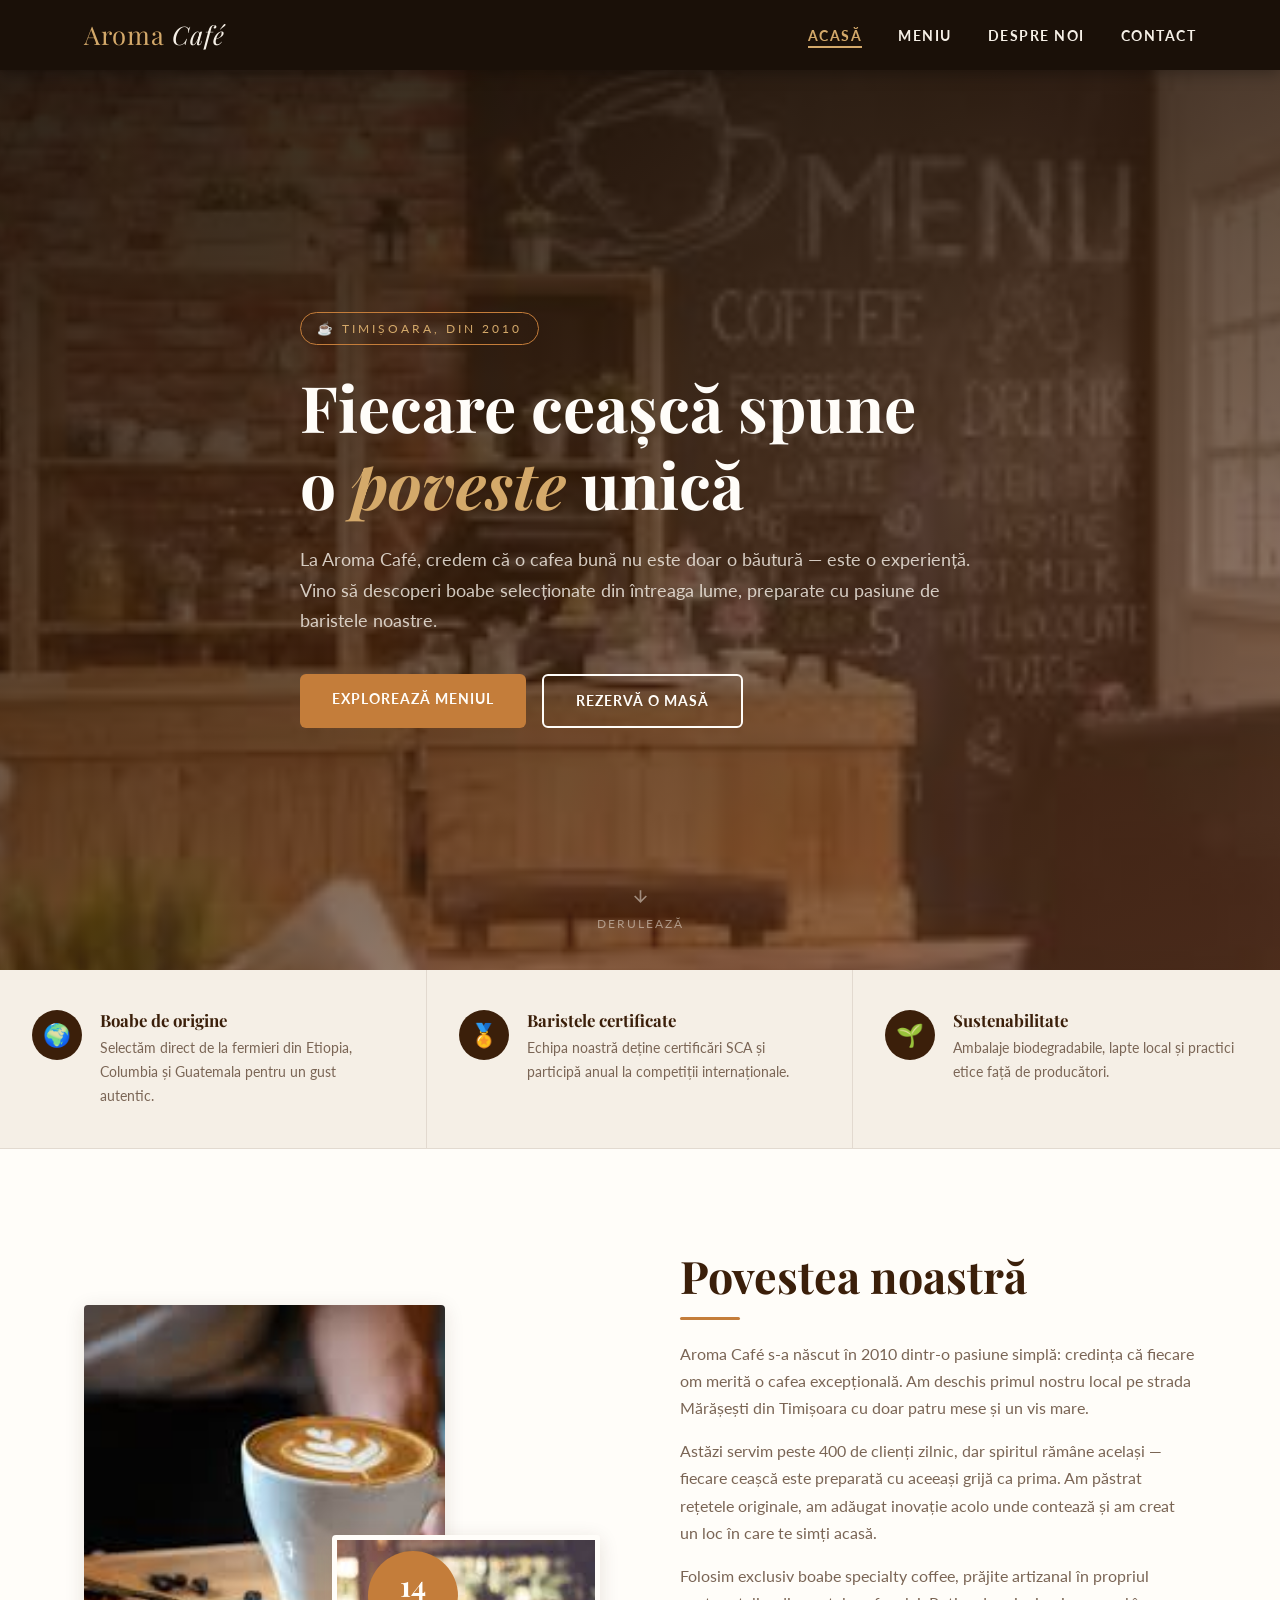
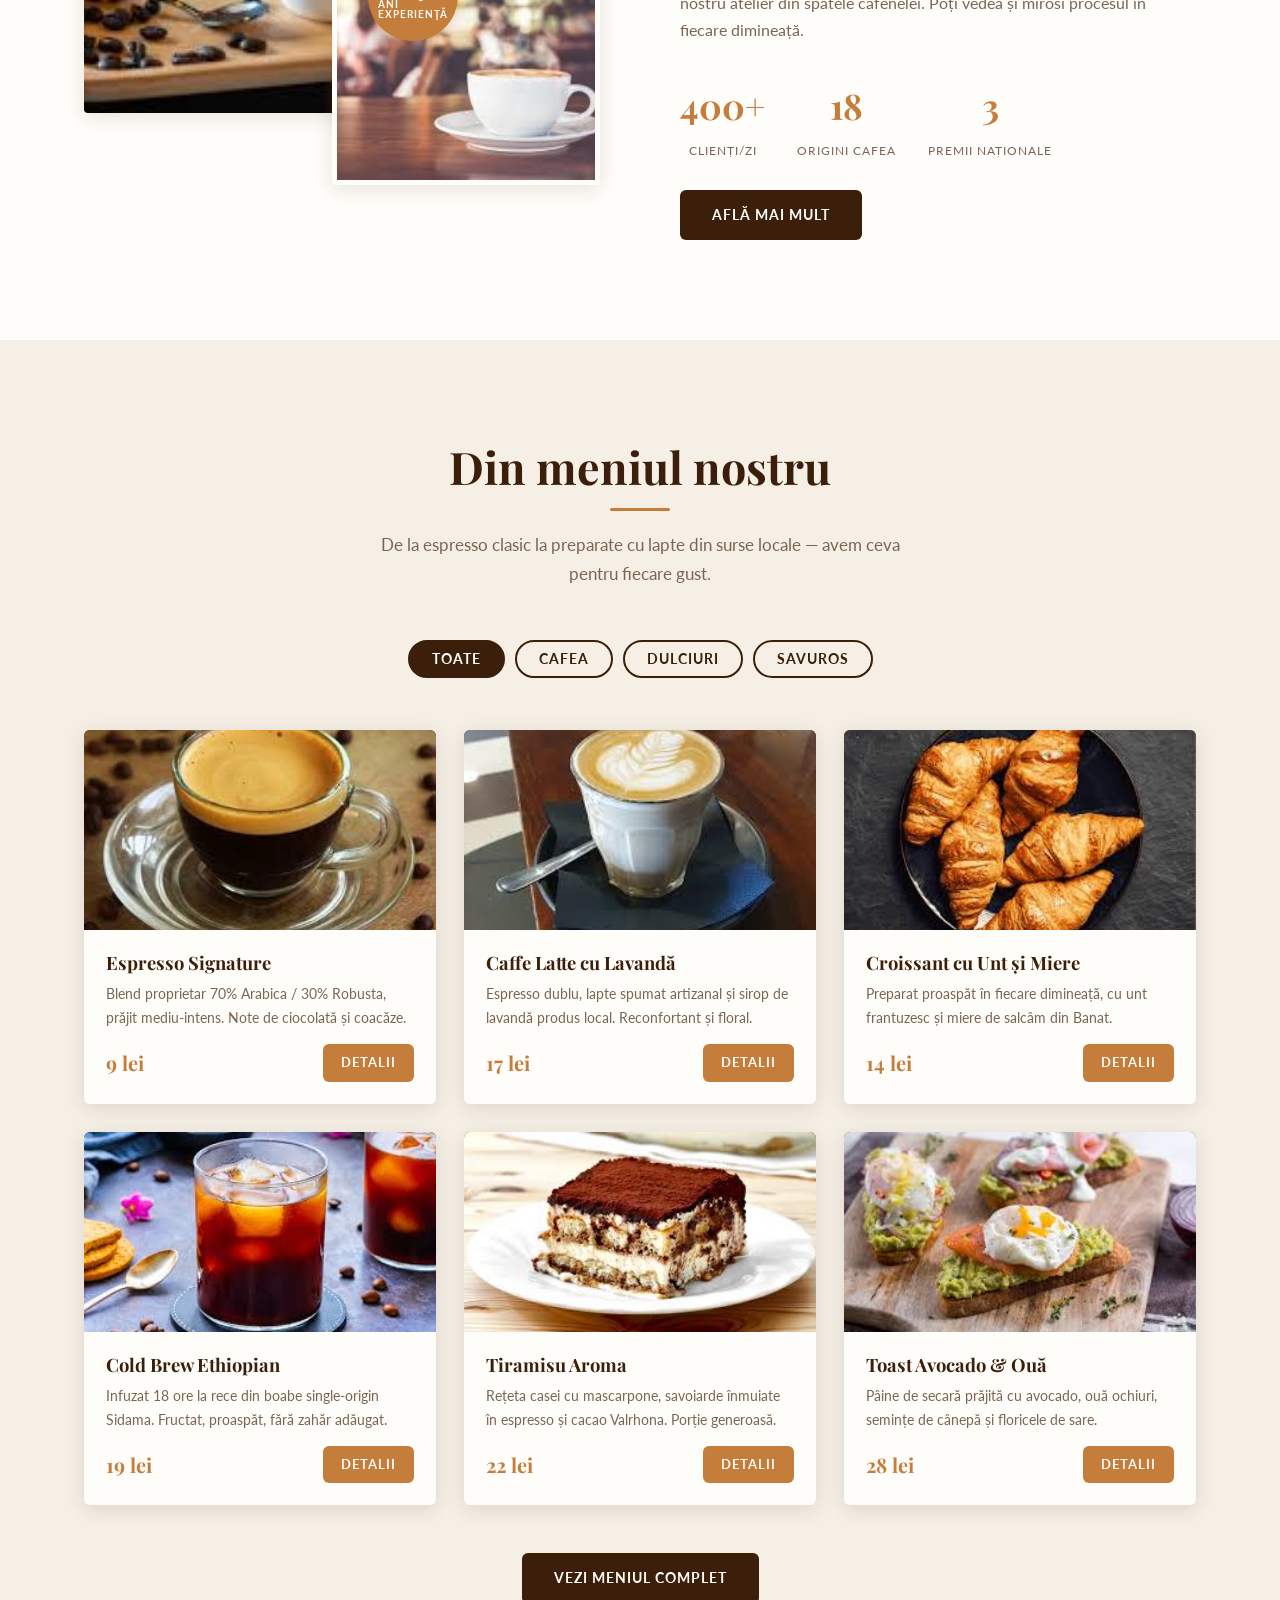
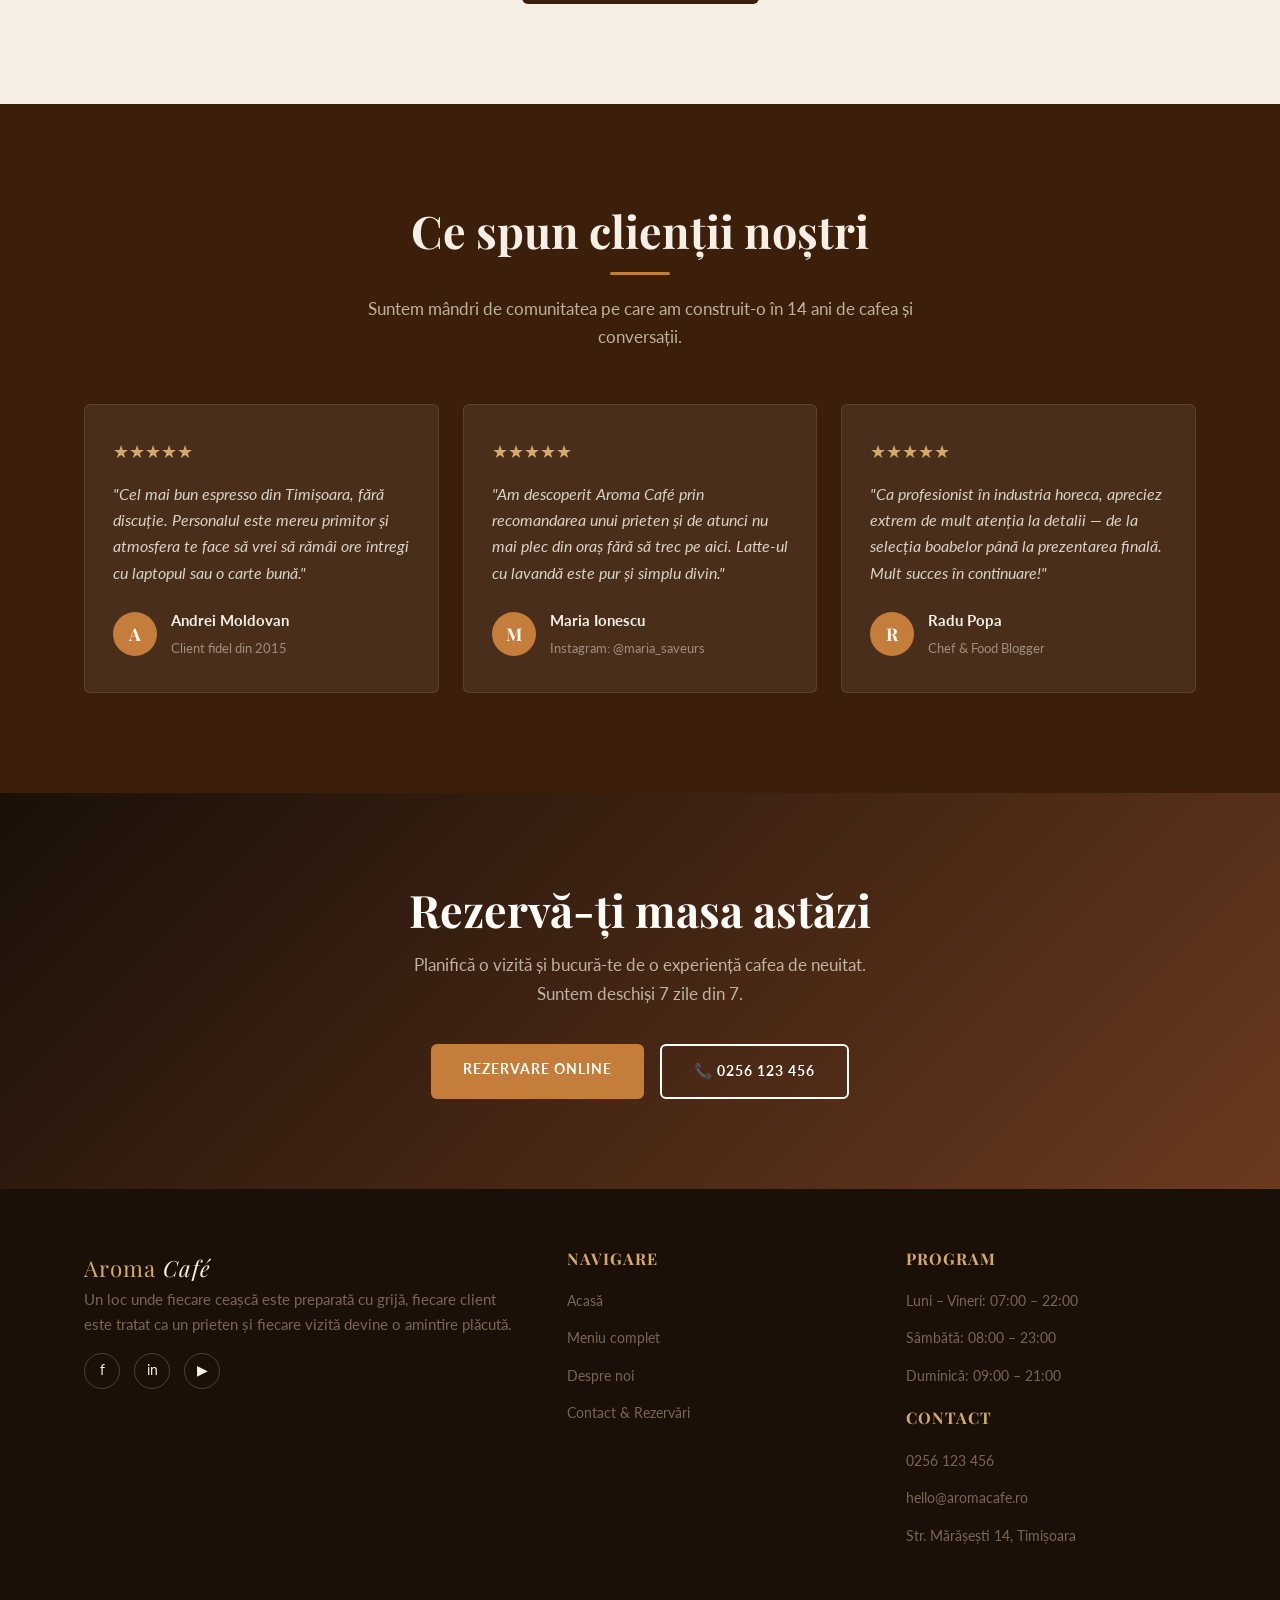
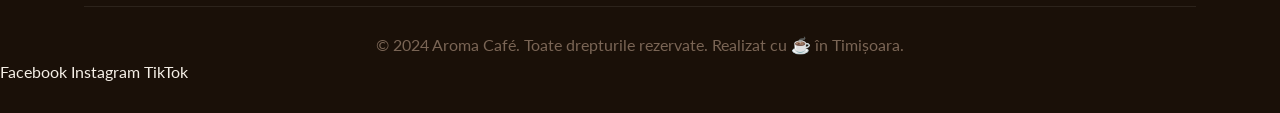
==== static-site/static-site/index.html @ 5264b19c "Am extras static-site din zip" ====
<!DOCTYPE html>
<html lang="ro">
<head>
  <meta charset="UTF-8" />
  <meta name="viewport" content="width=device-width, initial-scale=1.0" />
  <title>Aroma Café — Acasă</title>
  <link rel="stylesheet" href="css/style.css" />
  <link rel="stylesheet" href="css/home.css" />

<meta name="description" content="Cafenea modernă - cafea premium și deserturi">
<meta name="keywords" content="cafenea, cafea, deserturi">
<meta property="og:title" content="Cafenea">
<meta property="og:image" content="img/hero-bg.jpg">

</head>
<body>

<div id="loader" style="position:fixed;inset:0;background:#fff;display:flex;align-items:center;justify-content:center;z-index:9999;">
<div style="width:30px;height:30px;border:3px solid #ccc;border-top:3px solid #333;border-radius:50%;animation:spin 1s linear infinite;"></div>
</div>


  <nav id="navbar">
    <div class="container nav-inner">
      <a href="index.html" class="logo">Aroma <span>Café</span></a>
      <ul class="nav-links">
        <li><a href="index.html">Acasă</a></li>
        <li><a href="meniu.html">Meniu</a></li>
        <li><a href="despre.html">Despre noi</a></li>
        <li><a href="contact.html">Contact</a></li>
      </ul>
      <button class="hamburger" id="hamburger" aria-label="Meniu mobil">
        <span></span><span></span><span></span>
      </button>
    </div>
  </nav>
  <nav class="mobile-menu" id="mobileMenu" aria-label="Navigare mobilă">
    <button class="mobile-close" id="mobileClose" aria-label="Închide meniu">✕</button>
    <a href="index.html">Acasă</a>
    <a href="meniu.html">Meniu</a>
    <a href="despre.html">Despre noi</a>
    <a href="contact.html">Contact</a>
  </nav>

  <section class="hero">
    <div class="hero-image"></div>
    <div class="hero-bg"></div>
    <div class="container">
      <div class="hero-content">
        <span class="hero-tag">☕ Timișoara, din 2010</span>
        <h1>Fiecare ceașcă spune<br>o <em>poveste</em> unică</h1>
        <p>
          La Aroma Café, credem că o cafea bună nu este doar o băutură —
          este o experiență. Vino să descoperi boabe selecționate din întreaga
          lume, preparate cu pasiune de baristele noastre.
        </p>
        <div class="hero-actions">
          <a href="meniu.html" class="btn btn-primary">Explorează meniul</a>
          <a href="contact.html" class="btn btn-outline">Rezervă o masă</a>
        </div>
      </div>
    </div>
    <div class="hero-scroll" aria-hidden="true">
      <svg viewBox="0 0 24 24" fill="none" stroke="currentColor" stroke-width="2">
        <path d="M12 5v14M5 12l7 7 7-7"/>
      </svg>
      <span>Derulează</span>
    </div>
  </section>

  <section class="features-strip">
    <div class="features-grid">
      <article class="feature-item">
        <div class="feature-icon">🌍</div>
        <div class="feature-text">
          <h3>Boabe de origine</h3>
          <p>Selectăm direct de la fermieri din Etiopia, Columbia și Guatemala pentru un gust autentic.</p>
        </div>
      </article>
      <article class="feature-item">
        <div class="feature-icon">🏅</div>
        <div class="feature-text">
          <h3>Baristele certificate</h3>
          <p>Echipa noastră deține certificări SCA și participă anual la competiții internaționale.</p>
        </div>
      </article>
      <article class="feature-item">
        <div class="feature-icon">🌱</div>
        <div class="feature-text">
          <h3>Sustenabilitate</h3>
          <p>Ambalaje biodegradabile, lapte local și practici etice față de producători.</p>
        </div>
      </article>
    </div>
  </section>

  <section class="about-section">
    <div class="container">
      <div class="about-grid">
        <div class="about-images" aria-hidden="true">
          <div class="about-img-main"></div>
          <div class="about-img-accent"></div>
          <div class="about-badge">14<small>ani<br>experienţă</small></div>
        </div>
        <div class="about-text">
          <h2 class="section-title">Povestea noastră</h2>
          <div class="divider"></div>
          <p>
            Aroma Café s-a născut în 2010 dintr-o pasiune simplă: credința că
            fiecare om merită o cafea excepțională. Am deschis primul nostru local
            pe strada Mărășești din Timișoara cu doar patru mese și un vis mare.
          </p>
          <p>
            Astăzi servim peste 400 de clienți zilnic, dar spiritul rămâne același —
            fiecare ceașcă este preparată cu aceeași grijă ca prima. Am păstrat
            rețetele originale, am adăugat inovație acolo unde contează și am creat
            un loc în care te simți acasă.
          </p>
          <p>
            Folosim exclusiv boabe specialty coffee, prăjite artizanal în propriul
            nostru atelier din spatele cafenelei. Poți vedea și mirosi procesul
            în fiecare dimineață.
          </p>
          <div class="about-stats">
            <div class="stat"><span class="stat-num">400+</span><span class="stat-label">Clienți/zi</span></div>
            <div class="stat"><span class="stat-num">18</span><span class="stat-label">Origini cafea</span></div>
            <div class="stat"><span class="stat-num">3</span><span class="stat-label">Premii naționale</span></div>
          </div>
          <br>
          <a href="despre.html" class="btn btn-dark">Află mai mult</a>
        </div>
      </div>
    </div>
  </section>

  <section class="menu-preview">
    <div class="container">
      <h2 class="section-title">Din meniul nostru</h2>
      <div class="divider"></div>
      <p class="section-subtitle">De la espresso clasic la preparate cu lapte din surse locale — avem ceva pentru fiecare gust.</p>

      <div class="menu-tabs">
        <button class="tab-btn active" data-cat="all">Toate</button>
        <button class="tab-btn" data-cat="cafea">Cafea</button>
        <button class="tab-btn" data-cat="dulce">Dulciuri</button>
        <button class="tab-btn" data-cat="savuros">Savuros</button>
      </div>

      <div class="menu-grid">
 
        <article class="menu-card" data-cat="cafea">
          <div class="menu-card-img" style="background-image:url('img/espresso.jpg'); background-color:#4a2c0a;"></div>
          <div class="menu-card-body">
            <h3>Espresso Signature</h3>
            <p>Blend proprietar 70% Arabica / 30% Robusta, prăjit mediu-intens. Note de ciocolată și coacăze.</p>
            <div class="menu-card-footer">
              <span class="price">9 lei</span>
              <a href="meniu.html" class="btn btn-primary" style="padding:8px 18px;font-size:0.8rem;">Detalii</a>
            </div>
          </div>
        </article>

        <article class="menu-card" data-cat="cafea">
          <div class="menu-card-img" style="background-image:url('img/latte.jpg'); background-color:#6b3a1f;"></div>
          <div class="menu-card-body">
            <h3>Caffe Latte cu Lavandă</h3>
            <p>Espresso dublu, lapte spumat artizanal și sirop de lavandă produs local. Reconfortant și floral.</p>
            <div class="menu-card-footer">
              <span class="price">17 lei</span>
              <a href="meniu.html" class="btn btn-primary" style="padding:8px 18px;font-size:0.8rem;">Detalii</a>
            </div>
          </div>
        </article>

        <article class="menu-card" data-cat="dulce">
          <div class="menu-card-img" style="background-image:url('img/croissant.jpg'); background-color:#8b5e3c;"></div>
          <div class="menu-card-body">
            <h3>Croissant cu Unt și Miere</h3>
            <p>Preparat proaspăt în fiecare dimineață, cu unt frantuzesc și miere de salcâm din Banat.</p>
            <div class="menu-card-footer">
              <span class="price">14 lei</span>
              <a href="meniu.html" class="btn btn-primary" style="padding:8px 18px;font-size:0.8rem;">Detalii</a>
            </div>
          </div>
        </article>

        <article class="menu-card" data-cat="cafea">
          <div class="menu-card-img" style="background-image:url('img/cold-brew.jpg'); background-color:#2a1505;"></div>
          <div class="menu-card-body">
            <h3>Cold Brew Ethiopian</h3>
            <p>Infuzat 18 ore la rece din boabe single-origin Sidama. Fructat, proaspăt, fără zahăr adăugat.</p>
            <div class="menu-card-footer">
              <span class="price">19 lei</span>
              <a href="meniu.html" class="btn btn-primary" style="padding:8px 18px;font-size:0.8rem;">Detalii</a>
            </div>
          </div>
        </article>

        <article class="menu-card" data-cat="dulce">
          <div class="menu-card-img" style="background-image:url('img/tiramisu.jpg'); background-color:#5c3317;"></div>
          <div class="menu-card-body">
            <h3>Tiramisu Aroma</h3>
            <p>Rețeta casei cu mascarpone, savoiarde înmuiate în espresso și cacao Valrhona. Porție generoasă.</p>
            <div class="menu-card-footer">
              <span class="price">22 lei</span>
              <a href="meniu.html" class="btn btn-primary" style="padding:8px 18px;font-size:0.8rem;">Detalii</a>
            </div>
          </div>
        </article>

        <article class="menu-card" data-cat="savuros">
          <div class="menu-card-img" style="background-image:url('img/avocado.jpg'); background-color:#3a5c2a;"></div>
          <div class="menu-card-body">
            <h3>Toast Avocado &amp; Ouă</h3>
            <p>Pâine de secară prăjită cu avocado, ouă ochiuri, semințe de cânepă și floricele de sare.</p>
            <div class="menu-card-footer">
              <span class="price">28 lei</span>
              <a href="meniu.html" class="btn btn-primary" style="padding:8px 18px;font-size:0.8rem;">Detalii</a>
            </div>
          </div>
        </article>
      </div>

      <div style="text-align:center; margin-top:48px;">
        <a href="meniu.html" class="btn btn-dark">Vezi meniul complet</a>
      </div>
    </div>
  </section>

  <section class="testimonials">
    <div class="container">
      <h2 class="section-title">Ce spun clienții noștri</h2>
      <div class="divider"></div>
      <p class="section-subtitle">Suntem mândri de comunitatea pe care am construit-o în 14 ani de cafea și conversații.</p>

      <div class="reviews-grid">
        <article class="review-card">
          <div class="stars">★★★★★</div>
          <p>"Cel mai bun espresso din Timișoara, fără discuție. Personalul este mereu primitor și atmosfera te face să vrei să rămâi ore întregi cu laptopul sau o carte bună."</p>
          <div class="reviewer">
            <div class="reviewer-avatar">A</div>
            <div class="reviewer-info"><strong>Andrei Moldovan</strong><span>Client fidel din 2015</span></div>
          </div>
        </article>
        <article class="review-card">
          <div class="stars">★★★★★</div>
          <p>"Am descoperit Aroma Café prin recomandarea unui prieten și de atunci nu mai plec din oraș fără să trec pe aici. Latte-ul cu lavandă este pur și simplu divin."</p>
          <div class="reviewer">
            <div class="reviewer-avatar">M</div>
            <div class="reviewer-info"><strong>Maria Ionescu</strong><span>Instagram: @maria_saveurs</span></div>
          </div>
        </article>
        <article class="review-card">
          <div class="stars">★★★★★</div>
          <p>"Ca profesionist în industria horeca, apreciez extrem de mult atenția la detalii — de la selecția boabelor până la prezentarea finală. Mult succes în continuare!"</p>
          <div class="reviewer">
            <div class="reviewer-avatar">R</div>
            <div class="reviewer-info"><strong>Radu Popa</strong><span>Chef &amp; Food Blogger</span></div>
          </div>
        </article>
      </div>
    </div>
  </section>

  <section class="cta-band">
    <div class="container">
      <h2>Rezervă-ți masa astăzi</h2>
      <p>Planifică o vizită și bucură-te de o experiență cafea de neuitat. Suntem deschiși 7 zile din 7.</p>
      <div class="cta-actions">
        <a href="contact.html" class="btn btn-primary">Rezervare online</a>
        <a href="tel:+40256123456" class="btn btn-outline">📞 0256 123 456</a>
      </div>
    </div>
  </section>

  <footer>
    <div class="container">
      <div class="footer-grid">
        <div class="footer-brand">
          <a href="index.html" class="logo">Aroma <span>Café</span></a>
          <p>Un loc unde fiecare ceașcă este preparată cu grijă, fiecare client este tratat ca un prieten și fiecare vizită devine o amintire plăcută.</p>
          <div class="social-links">
            <a href="#" aria-label="Facebook">f</a>
            <a href="#" aria-label="Instagram">in</a>
            <a href="#" aria-label="TikTok">▶</a>
          </div>
        </div>
        <div class="footer-col">
          <h4>Navigare</h4>
          <ul>
            <li><a href="index.html">Acasă</a></li>
            <li><a href="meniu.html">Meniu complet</a></li>
            <li><a href="despre.html">Despre noi</a></li>
            <li><a href="contact.html">Contact &amp; Rezervări</a></li>
          </ul>
        </div>
        <div class="footer-col">
          <h4>Program</h4>
          <ul>
            <li><a>Luni – Vineri: 07:00 – 22:00</a></li>
            <li><a>Sâmbătă: 08:00 – 23:00</a></li>
            <li><a>Duminică: 09:00 – 21:00</a></li>
          </ul>
          <h4 style="margin-top:20px;">Contact</h4>
          <ul>
            <li><a href="tel:+40256123456">0256 123 456</a></li>
            <li><a href="mailto:hello@aromacafe.ro">hello@aromacafe.ro</a></li>
            <li><a>Str. Mărășești 14, Timișoara</a></li>
          </ul>
        </div>
      </div>
      <div class="footer-bottom">
        <p>© 2024 Aroma Café. Toate drepturile rezervate. Realizat cu ☕ în Timișoara.</p>
      </div>
    </div>
  
<div class="social">
<a href="https://facebook.com" target="_blank">Facebook</a>
<a href="https://instagram.com" target="_blank">Instagram</a>
<a href="https://tiktok.com" target="_blank">TikTok</a>
</div>

</footer>

  <script src="js/main.js"></script>
</body>
</html>
---- static-site/static-site/css/style.css ----
/* =============================================
   AROMA CAFÉ — Global Styles
   ============================================= */

@import url('https://fonts.googleapis.com/css2?family=Playfair+Display:ital,wght@0,400;0,600;0,700;1,400&family=Lato:wght@300;400;700&display=swap');

/* CSS Variables */
:root {
  --color-dark:    #1a1008;
  --color-brown:   #3b1f0a;
  --color-mocha:   #6b3a1f;
  --color-caramel: #c47d3a;
  --color-cream:   #f5efe6;
  --color-white:   #fffdf9;
  --color-accent:  #d4a96a;
  --color-text:    #3a2a1a;
  --color-muted:   #7a6555;

  --font-heading: 'Playfair Display', Georgia, serif;
  --font-body:    'Lato', Arial, sans-serif;

  --nav-height: 70px;
  --transition: 0.3s ease;
  --shadow: 0 4px 20px rgba(59,31,10,0.12);
  --radius: 6px;
}

/* Reset */
*, *::before, *::after { box-sizing: border-box; margin: 0; padding: 0; }
html { scroll-behavior: smooth; }
body {
  font-family: var(--font-body);
  color: var(--color-text);
  background: var(--color-white);
  line-height: 1.7;
  font-size: 16px;
}
img { max-width: 100%; display: block; }
a { text-decoration: none; color: inherit; }
ul { list-style: none; }

/* ============ TYPOGRAPHY ============ */
h1, h2, h3, h4 { font-family: var(--font-heading); line-height: 1.2; }
h1 { font-size: clamp(2.4rem, 6vw, 4rem); }
h2 { font-size: clamp(1.8rem, 4vw, 2.8rem); }
h3 { font-size: clamp(1.2rem, 2.5vw, 1.6rem); }
p  { font-size: 1rem; color: var(--color-muted); }

/* ============ UTILITY ============ */
.container { max-width: 1160px; margin: 0 auto; padding: 0 24px; }
.section-title { text-align: center; margin-bottom: 14px; color: var(--color-brown); }
.section-subtitle { text-align: center; color: var(--color-muted); max-width: 560px; margin: 0 auto 52px; font-size: 1.05rem; }
.btn {
  display: inline-block;
  padding: 13px 32px;
  border-radius: var(--radius);
  font-family: var(--font-body);
  font-weight: 700;
  font-size: 0.9rem;
  letter-spacing: 1px;
  text-transform: uppercase;
  cursor: pointer;
  transition: var(--transition);
  border: none;
}
.btn-primary { background: var(--color-caramel); color: var(--color-white); }
.btn-primary:hover { background: var(--color-mocha); transform: translateY(-2px); box-shadow: var(--shadow); }
.btn-outline { background: transparent; color: var(--color-white); border: 2px solid var(--color-white); }
.btn-outline:hover { background: var(--color-white); color: var(--color-brown); }
.btn-dark { background: var(--color-brown); color: var(--color-white); }
.btn-dark:hover { background: var(--color-dark); transform: translateY(-2px); }

/* ============ NAVBAR ============ */
#navbar {
  position: sticky;
  top: 0;
  z-index: 1000;
  background: var(--color-dark);
  height: var(--nav-height);
  box-shadow: 0 2px 16px rgba(0,0,0,0.35);
  transition: background var(--transition);
}
.nav-inner {
  display: flex;
  align-items: center;
  justify-content: space-between;
  height: 100%;
}
.logo {
  font-family: var(--font-heading);
  font-size: 1.6rem;
  color: var(--color-accent);
  letter-spacing: 1px;
}
.logo span { color: var(--color-cream); font-style: italic; }
.nav-links { display: flex; gap: 36px; }
.nav-links a {
  color: var(--color-cream);
  font-size: 0.88rem;
  letter-spacing: 1.5px;
  text-transform: uppercase;
  font-weight: 700;
  position: relative;
  padding-bottom: 4px;
  transition: color var(--transition);
}
.nav-links a::after {
  content: '';
  position: absolute;
  bottom: 0; left: 0;
  width: 0; height: 2px;
  background: var(--color-accent);
  transition: width var(--transition);
}
.nav-links a:hover, .nav-links a.active { color: var(--color-accent); }
.nav-links a:hover::after, .nav-links a.active::after { width: 100%; }

/* Hamburger */
.hamburger {
  display: none;
  flex-direction: column;
  gap: 5px;
  cursor: pointer;
  background: none;
  border: none;
  padding: 6px;
  z-index: 1100;
}
.hamburger span {
  display: block;
  width: 26px; height: 2px;
  background: var(--color-cream);
  border-radius: 2px;
  transition: var(--transition);
}
.hamburger.open span:nth-child(1) { transform: translateY(7px) rotate(45deg); }
.hamburger.open span:nth-child(2) { opacity: 0; }
.hamburger.open span:nth-child(3) { transform: translateY(-7px) rotate(-45deg); }

/* Mobile menu */
.mobile-menu {
  display: none;
  position: fixed;
  inset: 0;
  background: var(--color-dark);
  z-index: 1050;
  flex-direction: column;
  align-items: center;
  justify-content: center;
  gap: 32px;
}
.mobile-menu.open { display: flex; }
.mobile-menu a {
  color: var(--color-cream);
  font-family: var(--font-heading);
  font-size: 2rem;
  font-style: italic;
  transition: color var(--transition);
}
.mobile-menu a:hover { color: var(--color-accent); }
.mobile-close {
  position: absolute;
  top: 22px; right: 24px;
  background: none; border: none;
  color: var(--color-cream);
  font-size: 2rem;
  cursor: pointer;
}

/* ============ FOOTER ============ */
footer {
  background: var(--color-dark);
  color: var(--color-cream);
  padding: 60px 0 28px;
}
.footer-grid {
  display: grid;
  grid-template-columns: 1.5fr 1fr 1fr;
  gap: 48px;
  margin-bottom: 48px;
}
.footer-brand .logo { font-size: 1.4rem; margin-bottom: 14px; }
.footer-brand p { color: var(--color-muted); font-size: 0.92rem; line-height: 1.7; }
.footer-col h4 { font-family: var(--font-heading); font-size: 1rem; color: var(--color-accent); margin-bottom: 18px; letter-spacing: 1px; text-transform: uppercase; }
.footer-col ul li { margin-bottom: 10px; }
.footer-col ul li a { color: var(--color-muted); font-size: 0.9rem; transition: color var(--transition); }
.footer-col ul li a:hover { color: var(--color-accent); }
.footer-bottom { border-top: 1px solid rgba(255,255,255,0.08); padding-top: 24px; text-align: center; color: var(--color-muted); font-size: 0.84rem; }
.social-links { display: flex; gap: 14px; margin-top: 16px; }
.social-links a {
  width: 36px; height: 36px;
  border: 1px solid rgba(255,255,255,0.2);
  border-radius: 50%;
  display: flex; align-items: center; justify-content: center;
  color: var(--color-cream);
  font-size: 0.85rem;
  transition: var(--transition);
}
.social-links a:hover { background: var(--color-caramel); border-color: var(--color-caramel); }

/* ============ PAGE HERO (inner pages) ============ */
.page-hero {
  background: linear-gradient(135deg, var(--color-dark) 0%, var(--color-brown) 100%);
  padding: 90px 0 70px;
  text-align: center;
  color: var(--color-white);
  position: relative;
  overflow: hidden;
}
.page-hero::before {
  content: '';
  position: absolute; inset: 0;
  background: url("data:image/svg+xml,%3Csvg width='60' height='60' viewBox='0 0 60 60' xmlns='http://www.w3.org/2000/svg'%3E%3Cg fill='none' fill-rule='evenodd'%3E%3Cg fill='%23c47d3a' fill-opacity='0.07'%3E%3Ccircle cx='30' cy='30' r='4'/%3E%3C/g%3E%3C/g%3E%3C/svg%3E");
  opacity: 0.6;
}
.page-hero h1 { color: var(--color-white); margin-bottom: 14px; position: relative; }
.page-hero p { color: var(--color-accent); font-size: 1.05rem; position: relative; }

/* Divider */
.divider { width: 60px; height: 3px; background: var(--color-caramel); margin: 0 auto 20px; border-radius: 2px; }

/* ============ RESPONSIVE ============ */
@media (max-width: 900px) {
  .footer-grid { grid-template-columns: 1fr 1fr; }
}
@media (max-width: 768px) {
  .nav-links { display: none; }
  .hamburger { display: flex; }
  .footer-grid { grid-template-columns: 1fr; gap: 32px; }
}
@media (max-width: 480px) {
  .container { padding: 0 16px; }
}

@keyframes spin{0%{transform:rotate(0)}100%{transform:rotate(360deg)}}
---- static-site/static-site/css/home.css ----
.hero {
  position: relative;
  min-height: 100vh;
  display: flex;
  align-items: center;
  overflow: hidden;
  background: var(--color-dark);
}
.hero-bg {
  position: absolute; inset: 0;
  background: linear-gradient(
    160deg,
    rgba(26,16,8,0.92) 0%,
    rgba(59,31,10,0.75) 50%,
    rgba(107,58,31,0.55) 100%
  );
  z-index: 1;
}
.hero-image {
  position: absolute; inset: 0;
  background: url('../img/hero-bg.jpg') center/cover no-repeat;
  z-index: 0;
  transform: scale(1.05);
  animation: heroZoom 12s ease infinite alternate;
}
@keyframes heroZoom { to { transform: scale(1.0); } }

.hero-content {
  position: relative; z-index: 2;
  max-width: 680px;
}
.hero-tag {
  display: inline-block;
  font-size: 0.78rem;
  letter-spacing: 3px;
  text-transform: uppercase;
  color: var(--color-accent);
  border: 1px solid var(--color-caramel);
  padding: 5px 16px;
  border-radius: 20px;
  margin-bottom: 24px;
  animation: fadeUp 0.8s ease both;
}
.hero-content h1 {
  color: var(--color-white);
  margin-bottom: 22px;
  animation: fadeUp 0.8s 0.2s ease both;
}
.hero-content h1 em {
  color: var(--color-accent);
  font-style: italic;
}
.hero-content p {
  color: rgba(245,239,230,0.82);
  font-size: 1.12rem;
  margin-bottom: 38px;
  animation: fadeUp 0.8s 0.4s ease both;
}
.hero-actions {
  display: flex; gap: 16px; flex-wrap: wrap;
  animation: fadeUp 0.8s 0.6s ease both;
}
.hero-scroll {
  position: absolute;
  bottom: 36px; left: 50%;
  transform: translateX(-50%);
  z-index: 2;
  display: flex; flex-direction: column; align-items: center;
  color: rgba(245,239,230,0.5);
  font-size: 0.75rem;
  letter-spacing: 2px;
  text-transform: uppercase;
  gap: 8px;
  animation: bounce 2s infinite;
}
.hero-scroll svg { width: 20px; }
@keyframes bounce { 0%,100% { transform: translateX(-50%) translateY(0); } 50% { transform: translateX(-50%) translateY(6px); } }
@keyframes fadeUp { from { opacity:0; transform:translateY(28px); } to { opacity:1; transform:translateY(0); } }


.features-strip {
  background: var(--color-cream);
  padding: 0;
}
.features-grid {
  display: grid;
  grid-template-columns: repeat(3, 1fr);
  border-bottom: 1px solid rgba(59,31,10,0.1);
}
.feature-item {
  padding: 40px 32px;
  border-right: 1px solid rgba(59,31,10,0.1);
  display: flex; align-items: flex-start; gap: 18px;
  transition: background var(--transition);
}
.feature-item:last-child { border-right: none; }
.feature-item:hover { background: rgba(196,125,58,0.06); }
.feature-icon {
  width: 50px; height: 50px;
  background: var(--color-brown);
  border-radius: 50%;
  display: flex; align-items: center; justify-content: center;
  flex-shrink: 0;
  font-size: 1.4rem;
}
.feature-text h3 { font-size: 1.05rem; margin-bottom: 6px; color: var(--color-brown); }
.feature-text p { font-size: 0.88rem; }


.about-section { padding: 100px 0; background: var(--color-white); }
.about-grid {
  display: grid;
  grid-template-columns: 1fr 1fr;
  gap: 80px;
  align-items: center;
}
.about-images {
  position: relative;
  height: 480px;
}
.about-img-main {
  position: absolute;
  top: 0; left: 0;
  width: 70%; height: 85%;
  background: url('../img/about-main.jpg') center/cover no-repeat;
  border-radius: 4px;
  box-shadow: var(--shadow);
}
.about-img-accent {
  position: absolute;
  bottom: 0; right: 0;
  width: 52%; height: 52%;
  background: url('../img/about-accent.jpg') center/cover no-repeat;
  border-radius: 4px;
  box-shadow: var(--shadow);
  border: 5px solid var(--color-white);
}
.about-badge {
  position: absolute;
  bottom: 30%; left: 55%;
  background: var(--color-caramel);
  color: var(--color-white);
  border-radius: 50%;
  width: 90px; height: 90px;
  display: flex; flex-direction: column; align-items: center; justify-content: center;
  font-family: var(--font-heading);
  font-size: 1.8rem;
  font-weight: 700;
  line-height: 1;
  z-index: 3;
  box-shadow: 0 4px 20px rgba(196,125,58,0.4);
}
.about-badge small { font-family: var(--font-body); font-size: 0.62rem; letter-spacing: 1px; text-transform: uppercase; }
.about-text .section-title { text-align: left; }
.about-text .divider { margin: 0 0 20px; }
.about-text p { margin-bottom: 16px; }
.about-stats {
  display: flex; gap: 32px; margin-top: 32px;
}
.stat { text-align: center; }
.stat-num { font-family: var(--font-heading); font-size: 2.2rem; color: var(--color-caramel); font-weight: 700; display: block; }
.stat-label { font-size: 0.78rem; text-transform: uppercase; letter-spacing: 1px; color: var(--color-muted); }


.menu-preview { padding: 100px 0; background: var(--color-cream); }
.menu-tabs {
  display: flex; justify-content: center; gap: 10px;
  margin-bottom: 52px; flex-wrap: wrap;
}
.tab-btn {
  padding: 9px 22px;
  border: 2px solid var(--color-brown);
  background: transparent;
  color: var(--color-brown);
  border-radius: 30px;
  cursor: pointer;
  font-family: var(--font-body);
  font-size: 0.85rem;
  font-weight: 700;
  letter-spacing: 1px;
  text-transform: uppercase;
  transition: var(--transition);
}
.tab-btn.active, .tab-btn:hover { background: var(--color-brown); color: var(--color-white); }
.menu-grid {
  display: grid;
  grid-template-columns: repeat(3, 1fr);
  gap: 28px;
}
.menu-card {
  background: var(--color-white);
  border-radius: var(--radius);
  overflow: hidden;
  box-shadow: var(--shadow);
  transition: transform var(--transition), box-shadow var(--transition);
}
.menu-card:hover { transform: translateY(-6px); box-shadow: 0 12px 40px rgba(59,31,10,0.16); }
.menu-card-img {
  height: 200px;
  background: var(--color-brown) center/cover no-repeat;
}
.menu-card-body { padding: 22px; }
.menu-card-body h3 { font-size: 1.15rem; margin-bottom: 8px; color: var(--color-brown); }
.menu-card-body p { font-size: 0.88rem; margin-bottom: 14px; }
.menu-card-footer {
  display: flex; justify-content: space-between; align-items: center;
}
.price { font-family: var(--font-heading); font-size: 1.25rem; color: var(--color-caramel); font-weight: 700; }


.testimonials { padding: 100px 0; background: var(--color-brown); }
.testimonials .section-title { color: var(--color-cream); }
.testimonials .section-subtitle { color: rgba(245,239,230,0.7); }
.testimonials .divider { background: var(--color-caramel); }
.reviews-grid { display: grid; grid-template-columns: repeat(3,1fr); gap: 24px; }
.review-card {
  background: rgba(255,255,255,0.07);
  border: 1px solid rgba(255,255,255,0.1);
  border-radius: var(--radius);
  padding: 32px 28px;
  transition: background var(--transition);
}
.review-card:hover { background: rgba(255,255,255,0.12); }
.stars { color: var(--color-accent); font-size: 1.1rem; margin-bottom: 14px; }
.review-card p { color: rgba(245,239,230,0.85); font-style: italic; font-size: 0.97rem; margin-bottom: 22px; }
.reviewer { display: flex; align-items: center; gap: 14px; }
.reviewer-avatar {
  width: 44px; height: 44px; border-radius: 50%;
  background: var(--color-caramel);
  display: flex; align-items: center; justify-content: center;
  font-family: var(--font-heading); font-size: 1.1rem; color: var(--color-white); font-weight: 700;
}
.reviewer-info strong { color: var(--color-cream); display: block; font-size: 0.92rem; }
.reviewer-info span { color: rgba(245,239,230,0.5); font-size: 0.8rem; }


.cta-band {
  padding: 90px 0;
  background: linear-gradient(135deg, var(--color-dark) 0%, var(--color-mocha) 100%);
  text-align: center;
}
.cta-band h2 { color: var(--color-white); margin-bottom: 14px; }
.cta-band p { color: rgba(245,239,230,0.7); margin-bottom: 36px; font-size: 1.05rem; max-width: 500px; margin-left: auto; margin-right: auto; }
.cta-actions { display: flex; justify-content: center; gap: 16px; flex-wrap: wrap; }

@media (max-width: 960px) {
  .about-grid { grid-template-columns: 1fr; gap: 48px; }
  .about-images { height: 340px; }
  .menu-grid { grid-template-columns: repeat(2,1fr); }
  .reviews-grid { grid-template-columns: repeat(2,1fr); }
}
@media (max-width: 768px) {
  .features-grid { grid-template-columns: 1fr; }
  .feature-item { border-right: none; border-bottom: 1px solid rgba(59,31,10,0.1); }
  .menu-grid { grid-template-columns: 1fr; }
  .reviews-grid { grid-template-columns: 1fr; }
  .about-stats { gap: 18px; }
  .hero-content { padding: 0; }
}

@keyframes spin{0%{transform:rotate(0)}100%{transform:rotate(360deg)}}
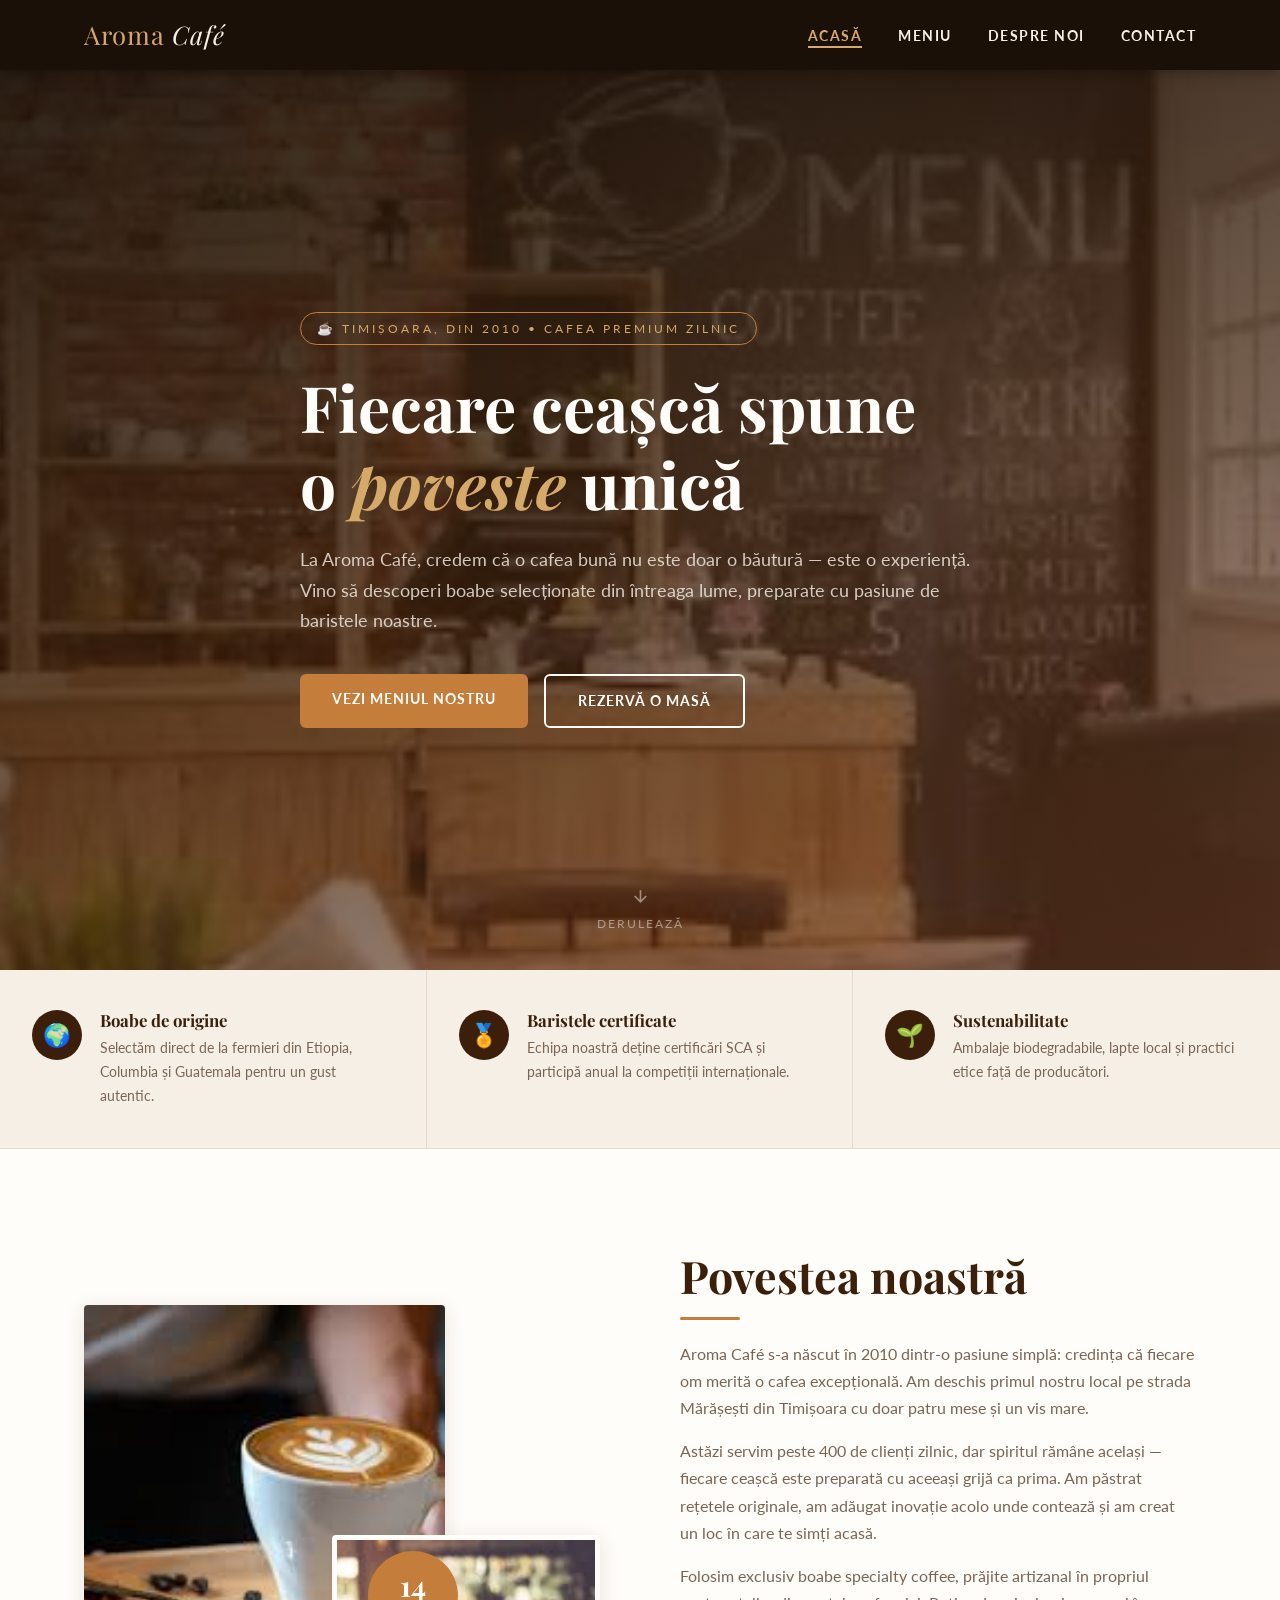
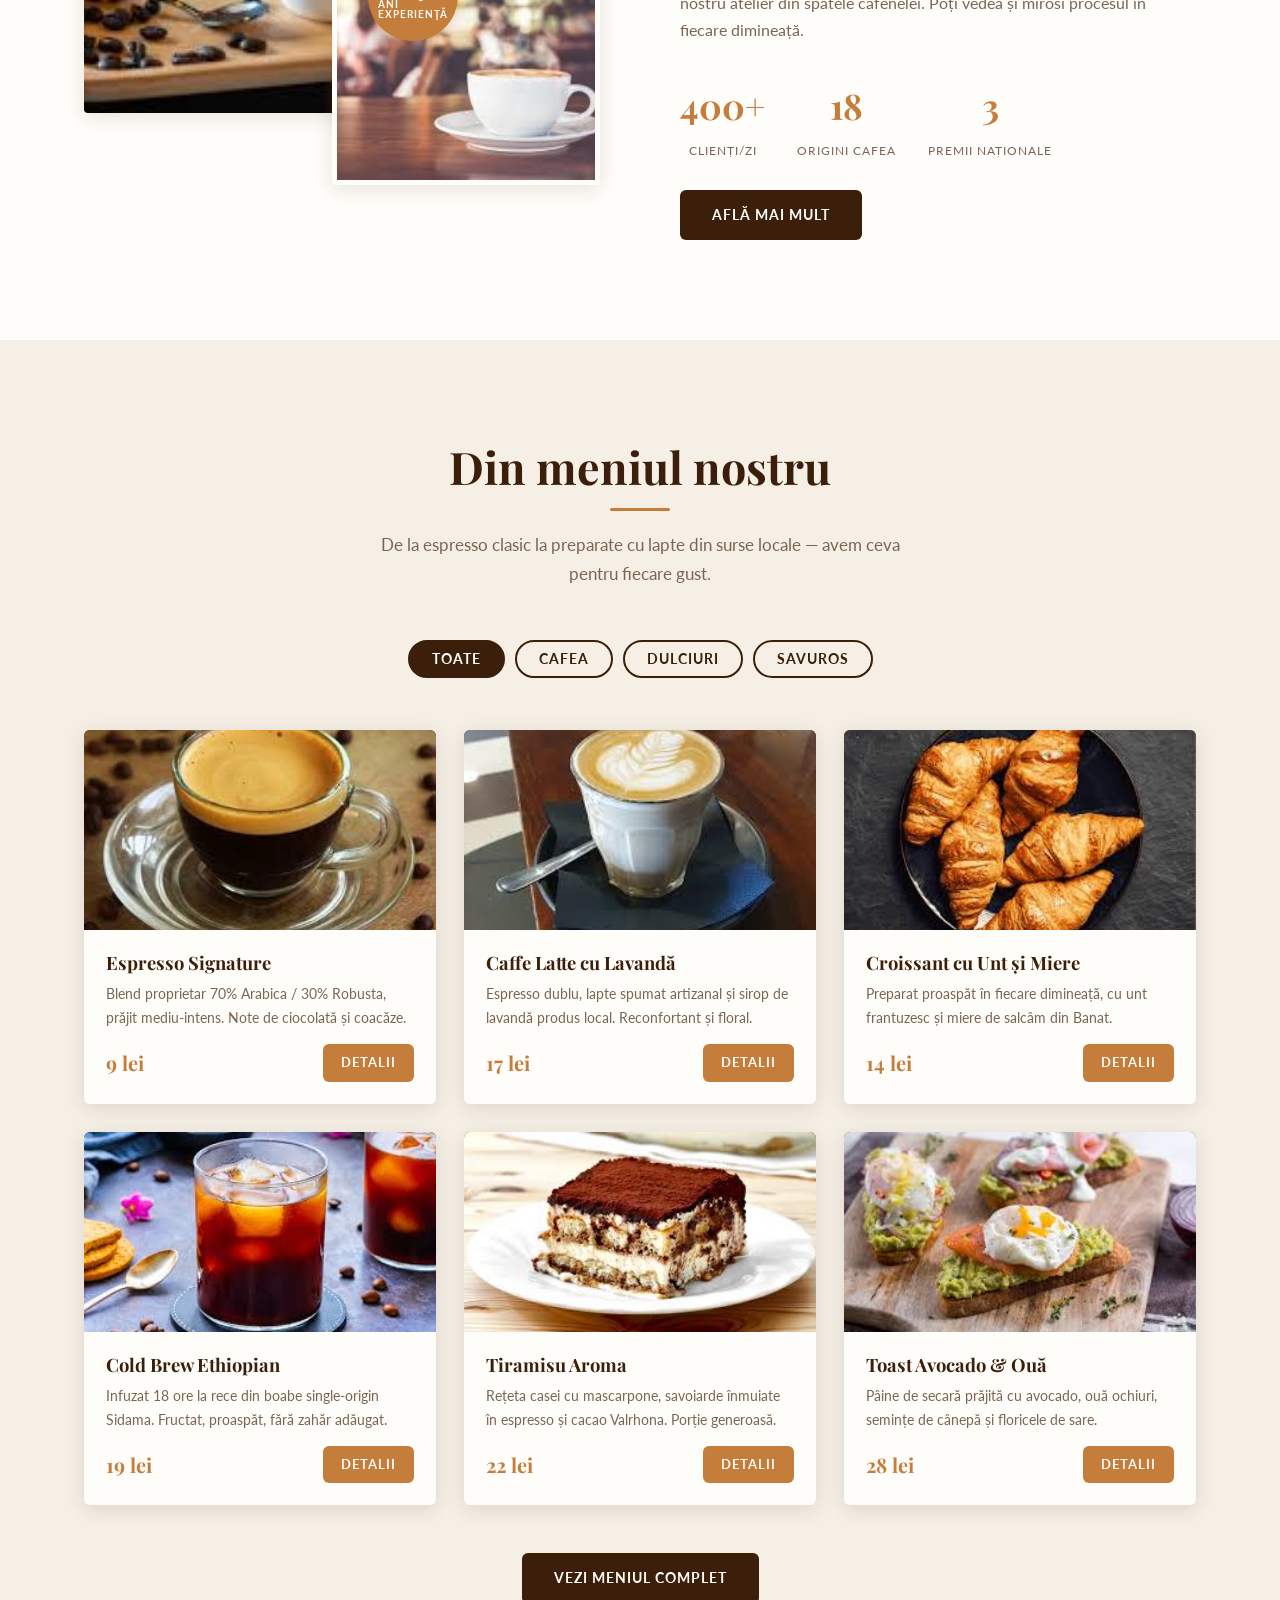
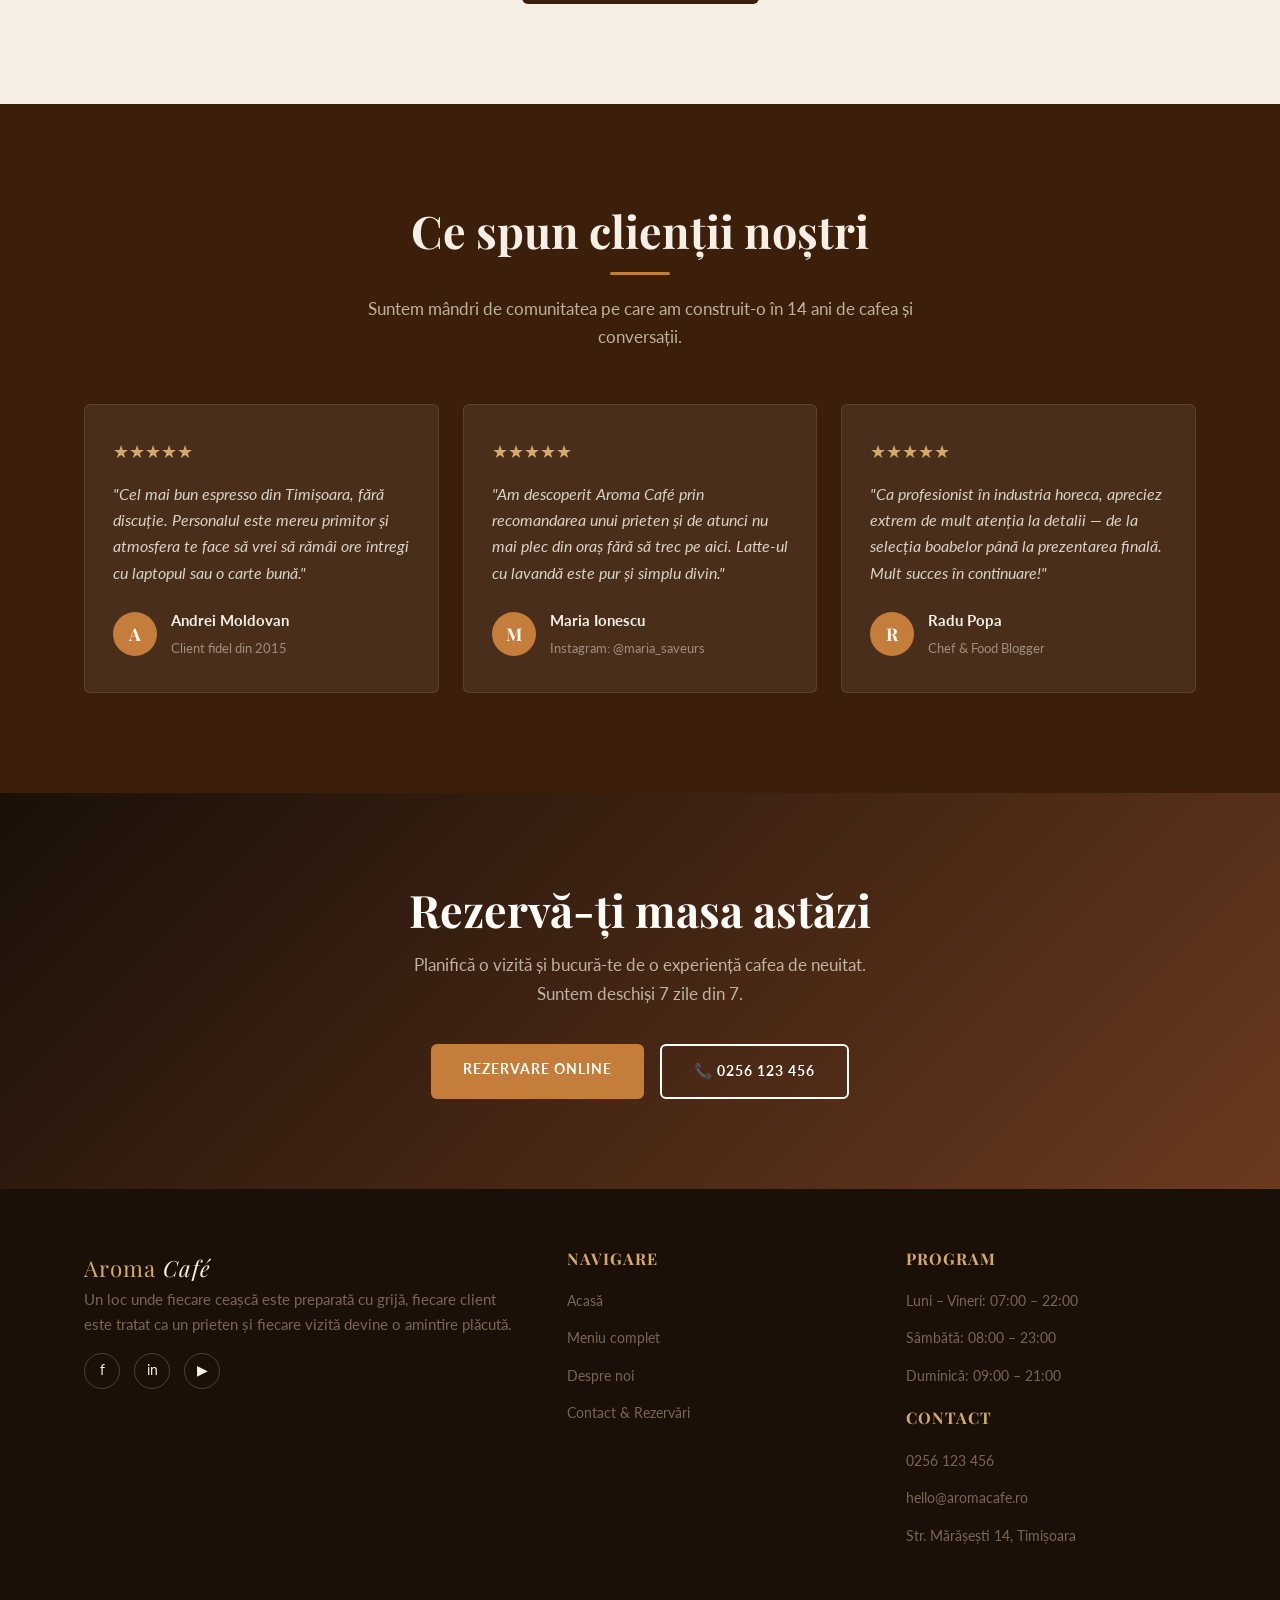
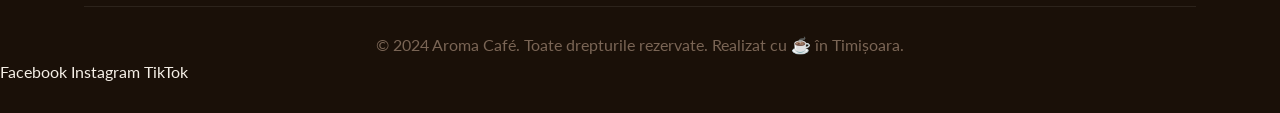
==== commit e870be47: "Update index.html" ====
--- a/static-site/static-site/index.html
+++ b/static-site/static-site/index.html
@@ -47,7 +47,7 @@
     <div class="hero-bg"></div>
     <div class="container">
       <div class="hero-content">
-        <span class="hero-tag">☕ Timișoara, din 2010</span>
+        <span class="hero-tag">☕ Timișoara, din 2010 • Cafea premium zilnic</span>
         <h1>Fiecare ceașcă spune<br>o <em>poveste</em> unică</h1>
         <p>
           La Aroma Café, credem că o cafea bună nu este doar o băutură —
@@ -55,7 +55,7 @@
           lume, preparate cu pasiune de baristele noastre.
         </p>
         <div class="hero-actions">
-          <a href="meniu.html" class="btn btn-primary">Explorează meniul</a>
+          <a href="meniu.html" class="btn btn-primary">Vezi meniul nostru</a>
           <a href="contact.html" class="btn btn-outline">Rezervă o masă</a>
         </div>
       </div>
--- a/static-site/static-site/css/style.css
+++ b/static-site/static-site/css/style.css
@@ -1,10 +1,8 @@
-/* =============================================
-   AROMA CAFÉ — Global Styles
-   ============================================= */
+
 
 @import url('https://fonts.googleapis.com/css2?family=Playfair+Display:ital,wght@0,400;0,600;0,700;1,400&family=Lato:wght@300;400;700&display=swap');
 
-/* CSS Variables */
+
 :root {
   --color-dark:    #1a1008;
   --color-brown:   #3b1f0a;
@@ -25,7 +23,7 @@
   --radius: 6px;
 }
 
-/* Reset */
+
 *, *::before, *::after { box-sizing: border-box; margin: 0; padding: 0; }
 html { scroll-behavior: smooth; }
 body {
@@ -39,14 +37,14 @@
 a { text-decoration: none; color: inherit; }
 ul { list-style: none; }
 
-/* ============ TYPOGRAPHY ============ */
+
 h1, h2, h3, h4 { font-family: var(--font-heading); line-height: 1.2; }
 h1 { font-size: clamp(2.4rem, 6vw, 4rem); }
 h2 { font-size: clamp(1.8rem, 4vw, 2.8rem); }
 h3 { font-size: clamp(1.2rem, 2.5vw, 1.6rem); }
 p  { font-size: 1rem; color: var(--color-muted); }
 
-/* ============ UTILITY ============ */
+
 .container { max-width: 1160px; margin: 0 auto; padding: 0 24px; }
 .section-title { text-align: center; margin-bottom: 14px; color: var(--color-brown); }
 .section-subtitle { text-align: center; color: var(--color-muted); max-width: 560px; margin: 0 auto 52px; font-size: 1.05rem; }
@@ -70,7 +68,7 @@
 .btn-dark { background: var(--color-brown); color: var(--color-white); }
 .btn-dark:hover { background: var(--color-dark); transform: translateY(-2px); }
 
-/* ============ NAVBAR ============ */
+
 #navbar {
   position: sticky;
   top: 0;
@@ -115,7 +113,7 @@
 .nav-links a:hover, .nav-links a.active { color: var(--color-accent); }
 .nav-links a:hover::after, .nav-links a.active::after { width: 100%; }
 
-/* Hamburger */
+
 .hamburger {
   display: none;
   flex-direction: column;
@@ -137,7 +135,7 @@
 .hamburger.open span:nth-child(2) { opacity: 0; }
 .hamburger.open span:nth-child(3) { transform: translateY(-7px) rotate(-45deg); }
 
-/* Mobile menu */
+
 .mobile-menu {
   display: none;
   position: fixed;
@@ -167,7 +165,6 @@
   cursor: pointer;
 }
 
-/* ============ FOOTER ============ */
 footer {
   background: var(--color-dark);
   color: var(--color-cream);
@@ -198,7 +195,6 @@
 }
 .social-links a:hover { background: var(--color-caramel); border-color: var(--color-caramel); }
 
-/* ============ PAGE HERO (inner pages) ============ */
 .page-hero {
   background: linear-gradient(135deg, var(--color-dark) 0%, var(--color-brown) 100%);
   padding: 90px 0 70px;
@@ -216,10 +212,8 @@
 .page-hero h1 { color: var(--color-white); margin-bottom: 14px; position: relative; }
 .page-hero p { color: var(--color-accent); font-size: 1.05rem; position: relative; }
 
-/* Divider */
 .divider { width: 60px; height: 3px; background: var(--color-caramel); margin: 0 auto 20px; border-radius: 2px; }
 
-/* ============ RESPONSIVE ============ */
 @media (max-width: 900px) {
   .footer-grid { grid-template-columns: 1fr 1fr; }
 }
